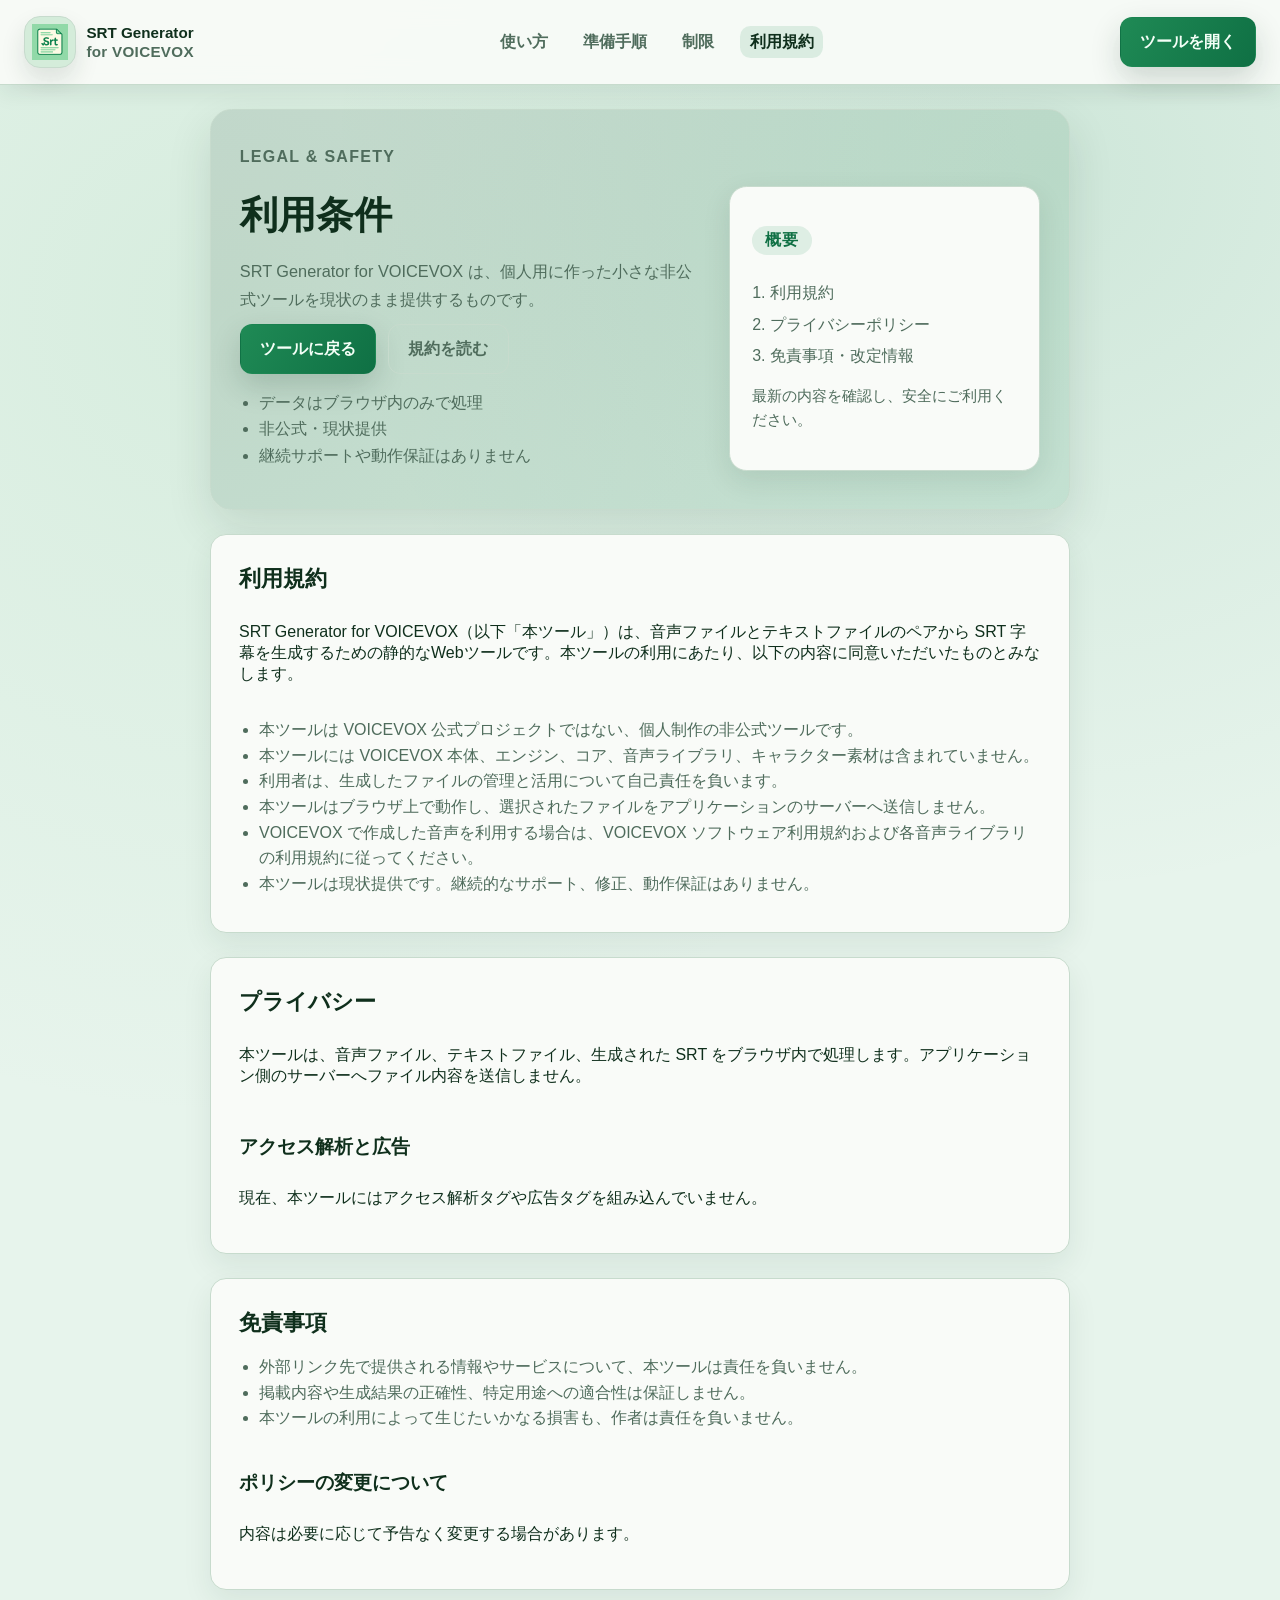
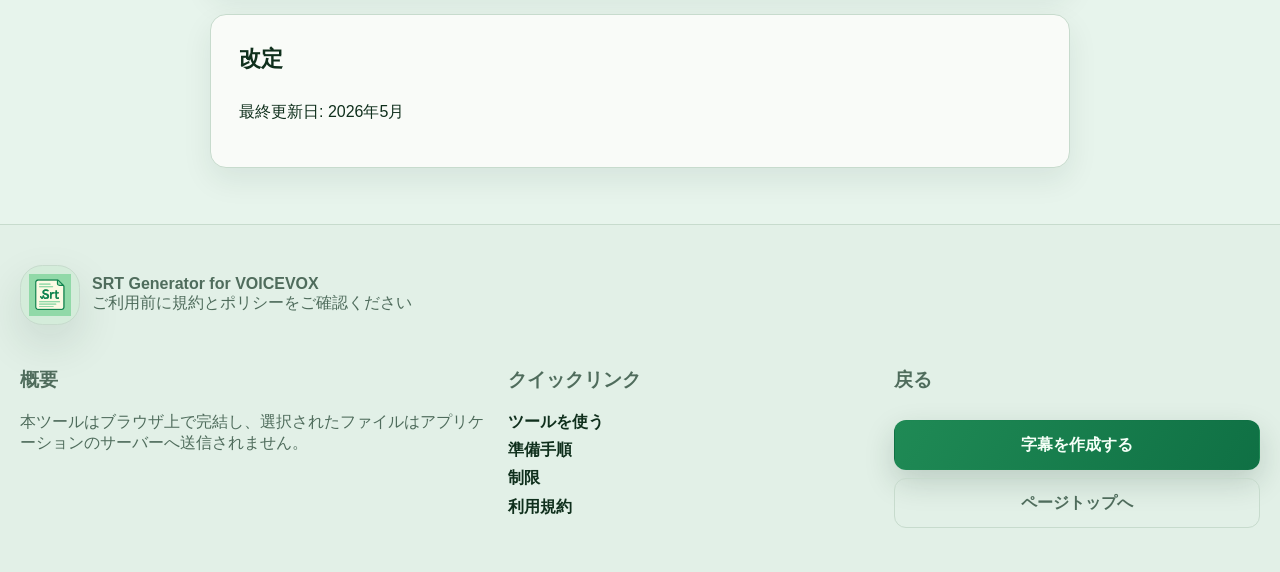
==== terms.html @ e90bb9c1 "Initial public release" ====
<!DOCTYPE html>
<html lang="ja">
  <head>
    <meta charset="UTF-8" />
    <meta name="viewport" content="width=device-width, initial-scale=1.0" />
    <title>利用規約・ポリシー | SRT Generator for VOICEVOX</title>
    <link rel="icon" type="image/svg+xml" href="favicon.svg" />
    <link rel="stylesheet" href="styles.css" />
  </head>
  <body>
    <header class="site-header">
      <a class="logo" href="index.html#top">
        <span class="brand-mark" aria-hidden="true">
          <img src="favicon.svg" alt="" />
        </span>
        <div class="brand-text">
          <strong>SRT Generator</strong>
          <span>for VOICEVOX</span>
        </div>
      </a>
      <nav class="nav-links" aria-label="主要ナビゲーション">
        <a href="index.html#uploadStep">使い方</a>
        <a href="index.html#howto">準備手順</a>
        <a href="index.html#limitations">制限</a>
        <a class="active" href="terms.html" aria-current="page">利用規約</a>
      </nav>
      <a class="button button-primary nav-cta" href="index.html#uploadStep">ツールを開く</a>
    </header>

    <main class="app-main legal-main">
      <section class="hero legal-hero" id="top">
        <p class="eyebrow">Legal &amp; Safety</p>
        <div class="hero-grid">
          <div class="hero-copy">
            <h1>利用条件</h1>
            <p class="lead">
              SRT Generator for VOICEVOX は、個人用に作った小さな非公式ツールを現状のまま提供するものです。
            </p>
            <div class="hero-actions">
              <a class="button button-primary" href="index.html#uploadStep">ツールに戻る</a>
              <a class="button button-ghost" href="#terms">規約を読む</a>
            </div>
            <ul class="hero-highlights">
              <li>データはブラウザ内のみで処理</li>
              <li>非公式・現状提供</li>
              <li>継続サポートや動作保証はありません</li>
            </ul>
          </div>
          <div class="hero-card">
            <p class="pill">概要</p>
            <ol>
              <li><span>利用規約</span></li>
              <li><span>プライバシーポリシー</span></li>
              <li><span>免責事項・改定情報</span></li>
            </ol>
            <p class="hint">最新の内容を確認し、安全にご利用ください。</p>
          </div>
        </div>
      </section>

      <section class="card info-card legal-card" id="terms">
        <h2>利用規約</h2>
        <p>
          SRT Generator for VOICEVOX（以下「本ツール」）は、音声ファイルとテキストファイルのペアから SRT 字幕を生成するための静的なWebツールです。本ツールの利用にあたり、以下の内容に同意いただいたものとみなします。
        </p>
        <ul>
          <li>本ツールは VOICEVOX 公式プロジェクトではない、個人制作の非公式ツールです。</li>
          <li>本ツールには VOICEVOX 本体、エンジン、コア、音声ライブラリ、キャラクター素材は含まれていません。</li>
          <li>利用者は、生成したファイルの管理と活用について自己責任を負います。</li>
          <li>本ツールはブラウザ上で動作し、選択されたファイルをアプリケーションのサーバーへ送信しません。</li>
          <li>VOICEVOX で作成した音声を利用する場合は、VOICEVOX ソフトウェア利用規約および各音声ライブラリの利用規約に従ってください。</li>
          <li>本ツールは現状提供です。継続的なサポート、修正、動作保証はありません。</li>
        </ul>
      </section>

      <section class="card info-card legal-card" id="privacy">
        <h2>プライバシー</h2>
        <p>
          本ツールは、音声ファイル、テキストファイル、生成された SRT をブラウザ内で処理します。アプリケーション側のサーバーへファイル内容を送信しません。
        </p>
        <h3>アクセス解析と広告</h3>
        <p>
          現在、本ツールにはアクセス解析タグや広告タグを組み込んでいません。
        </p>
      </section>

      <section class="card info-card legal-card" id="disclaimer">
        <h2>免責事項</h2>
        <ul>
          <li>外部リンク先で提供される情報やサービスについて、本ツールは責任を負いません。</li>
          <li>掲載内容や生成結果の正確性、特定用途への適合性は保証しません。</li>
          <li>本ツールの利用によって生じたいかなる損害も、作者は責任を負いません。</li>
        </ul>

        <h3>ポリシーの変更について</h3>
        <p>
          内容は必要に応じて予告なく変更する場合があります。
        </p>
      </section>

      <section class="card info-card legal-card" id="revision">
        <h2>改定</h2>
        <p>最終更新日: 2026年5月</p>
      </section>
    </main>

    <footer class="app-footer">
      <div class="footer-brand">
        <div class="brand-mark" aria-hidden="true">
          <img src="favicon.svg" alt="" />
        </div>
        <div>
          <strong>SRT Generator for VOICEVOX</strong>
          <p class="muted">ご利用前に規約とポリシーをご確認ください</p>
        </div>
      </div>
      <div class="footer-grid">
        <div>
          <h3>概要</h3>
          <p>本ツールはブラウザ上で完結し、選択されたファイルはアプリケーションのサーバーへ送信されません。</p>
        </div>
        <div>
          <h3>クイックリンク</h3>
          <nav class="footer-nav">
            <a href="index.html#uploadStep">ツールを使う</a>
            <a href="index.html#howto">準備手順</a>
            <a href="index.html#limitations">制限</a>
            <a href="#terms">利用規約</a>
          </nav>
        </div>
        <div class="footer-actions">
          <h3>戻る</h3>
          <a class="button button-primary" href="index.html#uploadStep">字幕を作成する</a>
          <a class="button button-ghost" href="#top">ページトップへ</a>
        </div>
      </div>
    </footer>
  </body>
</html>
---- styles.css ----
:root {
  color-scheme: light;
  --background: #e7f4ec;
  --surface: #f9fbf8;
  --surface-muted: #eef6ef;
  --text: #0f2f1c;
  --muted: #4f6c5c;
  --accent: #1f8a55;
  --accent-strong: #0f7044;
  --accent-soft: #83c898;
  --border: #c7dbcd;
  --shadow: 0 18px 45px rgba(15, 48, 32, 0.12);
  font-family: "Inter", "Noto Sans JP", "Hiragino Sans", "Yu Gothic", sans-serif;
}

html {
  scroll-behavior: smooth;
  scroll-padding-top: 92px;
}

@media (max-width: 720px) {
  html {
    scroll-padding-top: 124px;
  }
}

* {
  box-sizing: border-box;
}

body {
  margin: 0;
  min-height: 100vh;
  background: radial-gradient(circle at 18% 14%, rgba(131, 200, 152, 0.16), transparent 38%),
    radial-gradient(circle at 82% 8%, rgba(31, 138, 85, 0.12), transparent 32%), var(--background);
  color: var(--text);
  display: flex;
  flex-direction: column;
}

a {
  color: inherit;
}


.site-header {
  position: sticky;
  top: 0;
  z-index: 10;
  display: flex;
  align-items: center;
  justify-content: space-between;
  gap: 1rem;
  padding: 1rem 1.5rem;
  background: rgba(249, 251, 248, 0.92);
  backdrop-filter: blur(12px);
  border-bottom: 1px solid var(--border);
  box-shadow: 0 8px 20px rgba(15, 48, 32, 0.08);
}

.logo {
  display: inline-flex;
  align-items: center;
  gap: 0.65rem;
  text-decoration: none;
  color: inherit;
}

.logo .brand-mark {
  width: 52px;
  height: 52px;
  padding: 0.45rem;
  border-radius: 1rem;
  box-shadow: 0 12px 24px rgba(15, 48, 32, 0.12);
}

.brand-text {
  display: grid;
  gap: 0.1rem;
  font-size: 0.95rem;
}

.brand-text span {
  color: var(--muted);
  font-weight: 600;
  letter-spacing: 0.02em;
}

.nav-links {
  display: flex;
  gap: 1rem;
  align-items: center;
  font-weight: 700;
  flex-wrap: wrap;
}

.nav-links a {
  text-decoration: none;
  color: var(--muted);
  padding: 0.35rem 0.6rem;
  border-radius: 0.65rem;
  transition: color 0.15s ease, background 0.15s ease;
}

.nav-links a:hover,
.nav-links a:focus-visible,
.nav-links a.active {
  color: var(--text);
  background: rgba(31, 138, 85, 0.12);
}

.nav-cta {
  white-space: nowrap;
}

.app-footer {
  text-align: left;
  padding: 2.5rem 1.25rem 2.75rem;
  background: rgba(15, 48, 32, 0.02);
  border-top: 1px solid var(--border);
}

.brand-mark {
  width: 84px;
  height: 84px;
  display: grid;
  place-items: center;
  padding: 0.6rem;
  border-radius: 1.4rem;
  background: #d4ecda;
  border: 1px solid var(--border);
  box-shadow: var(--shadow);
}

.brand-mark img {
  width: 100%;
  height: auto;
  display: block;
}

.app-header h1 {
  margin: 0;
  font-size: clamp(1.8rem, 3vw, 2.4rem);
}

.lead {
  color: var(--muted);
  margin: 0 auto;
  max-width: 56rem;
  line-height: 1.7;
  font-size: 1.02rem;
}

.app-main {
  flex: 1;
  width: min(1080px, 92vw);
  margin: 0 auto;
  display: grid;
  gap: 1.5rem;
  padding: 1.5rem 0 3.5rem;
}

.hero {
  background: linear-gradient(135deg, rgba(31, 138, 85, 0.08), rgba(15, 48, 32, 0.05)), var(--surface);
  border: 1px solid var(--border);
  border-radius: 1.35rem;
  padding: clamp(1.6rem, 2vw + 1rem, 2.4rem) clamp(1.25rem, 2vw + 0.75rem, 1.8rem);
  box-shadow: var(--shadow);
  display: grid;
  gap: 1.25rem;
}

.hero-grid {
  display: grid;
  gap: 1.4rem;
}

.hero-copy {
  display: grid;
  gap: 0.65rem;
}

.hero-copy h1 {
  margin: 0 0 0.4rem;
  font-size: clamp(1.8rem, 3vw, 2.4rem);
}

.hero-actions {
  display: flex;
  gap: 0.75rem;
  flex-wrap: wrap;
  align-items: center;
}

.hero-highlights {
  margin: 0.5rem 0 0;
  padding-left: 1.2rem;
  color: var(--muted);
  display: grid;
  gap: 0.35rem;
}

.hero-card {
  background: var(--surface);
  border: 1px solid var(--border);
  border-radius: 1.1rem;
  padding: 1.4rem;
  box-shadow: 0 10px 28px rgba(15, 48, 32, 0.1);
  display: grid;
  gap: 0.6rem;
}

.hero-card ol {
  margin: 0;
  padding-left: 1.1rem;
  color: var(--muted);
  display: grid;
  gap: 0.35rem;
  line-height: 1.6;
}

.workflow-nav {
  display: grid;
  grid-template-columns: repeat(auto-fit, minmax(180px, 1fr));
  gap: 0.75rem;
  padding: 0.5rem 0.25rem 0.25rem;
  position: sticky;
  top: 76px;
  z-index: 5;
  background: linear-gradient(180deg, rgba(249, 251, 248, 0.96), rgba(249, 251, 248, 0.82));
  border-radius: 1rem;
  border: 1px solid var(--border);
  box-shadow: 0 12px 28px rgba(15, 48, 32, 0.08);
}

.workflow-nav::-webkit-scrollbar {
  height: 6px;
}

.workflow-nav::-webkit-scrollbar-thumb {
  background: rgba(15, 48, 32, 0.15);
  border-radius: 999px;
}

.workflow-pill {
  border: 1px solid var(--border);
  background: var(--surface);
  color: var(--muted);
  padding: 0.85rem 1rem;
  border-radius: 0.9rem;
  font-weight: 700;
  text-align: left;
  cursor: pointer;
  transition: border-color 0.15s ease, box-shadow 0.15s ease, transform 0.15s ease, color 0.15s ease;
}

.workflow-pill:hover,
.workflow-pill:focus-visible {
  border-color: var(--accent-soft);
  box-shadow: 0 8px 20px rgba(15, 48, 32, 0.08);
  outline: none;
  color: var(--text);
  transform: translateY(-1px);
}

.workflow-pill.active {
  background: linear-gradient(135deg, rgba(31, 138, 85, 0.12), rgba(31, 138, 85, 0.04));
  border-color: var(--accent-soft);
  color: var(--text);
  box-shadow: 0 10px 26px rgba(15, 48, 32, 0.12);
}

.workflow-pill.completed {
  background: linear-gradient(135deg, rgba(31, 138, 85, 0.08), rgba(15, 48, 32, 0.02));
  color: var(--accent-strong);
}

.pill {
  width: fit-content;
  padding: 0.25rem 0.8rem;
  border-radius: 999px;
  background: rgba(31, 138, 85, 0.12);
  color: var(--accent-strong);
  font-weight: 700;
  letter-spacing: 0.05em;
}

.eyebrow {
  text-transform: uppercase;
  letter-spacing: 0.08em;
  color: var(--muted);
  font-weight: 800;
  margin: 0;
}

@media (min-width: 900px) {
  .hero-grid {
    grid-template-columns: 1.2fr 0.8fr;
    align-items: center;
  }
}

.card {
  background: var(--surface);
  border-radius: 1rem;
  padding: 1.75rem;
  border: 1px solid var(--border);
  box-shadow: var(--shadow);
}

.step-card {
  position: relative;
  overflow: hidden;
}

.step-heading {
  display: grid;
  gap: 0.25rem;
  margin-bottom: 1rem;
}

.step-label {
  display: inline-flex;
  align-items: center;
  gap: 0.4rem;
  padding: 0.3rem 0.8rem;
  background: rgba(31, 138, 85, 0.12);
  color: var(--accent-strong);
  border-radius: 999px;
  font-weight: 700;
  letter-spacing: 0.05em;
  width: fit-content;
}

.card h2 {
  margin: 0;
  font-size: 1.4rem;
}

.hint {
  color: var(--muted);
  font-size: 0.95rem;
  margin-top: 0.35rem;
  line-height: 1.6;
}

.dropzone {
  border: 2px dashed var(--border);
  border-radius: 1rem;
  padding: 1.25rem;
  text-align: center;
  background: var(--surface-muted);
  transition: border-color 0.2s ease, transform 0.2s ease, background 0.2s ease;
  cursor: pointer;
}

.dropzone:focus-visible {
  outline: 2px solid var(--accent);
  outline-offset: 4px;
}

.dropzone.active {
  border-color: var(--accent);
  background: rgba(31, 138, 85, 0.12);
  transform: translateY(-1px);
}

.drop-inner {
  display: grid;
  gap: 0.4rem;
  align-items: center;
  justify-items: center;
}

.drop-title {
  font-size: 1.2rem;
  font-weight: 700;
  margin: 0;
}

.muted {
  color: var(--muted);
  margin: 0;
}

.drop-actions {
  display: flex;
  gap: 0.75rem;
  flex-wrap: wrap;
  justify-content: center;
  margin: 0.5rem 0 0.25rem;
}

.button {
  display: inline-flex;
  align-items: center;
  justify-content: center;
  gap: 0.5rem;
  padding: 0.85rem 1.2rem;
  border-radius: 0.75rem;
  font-weight: 700;
  text-decoration: none;
  cursor: pointer;
  border: 1px solid transparent;
  transition: transform 0.15s ease, box-shadow 0.15s ease, background 0.15s ease,
    border-color 0.15s ease;
  color: inherit;
  background: var(--surface-muted);
  border-color: var(--border);
}

.button-primary {
  background: linear-gradient(120deg, var(--accent), var(--accent-strong));
  color: #f4fff7;
  box-shadow: 0 12px 30px rgba(15, 48, 32, 0.18);
  border-color: transparent;
}

.button-secondary {
  background: #dce9e0;
}

.button-ghost {
  background: transparent;
  border-color: var(--border);
  color: var(--muted);
}

.button:hover {
  transform: translateY(-1px);
  box-shadow: 0 16px 36px rgba(15, 48, 32, 0.18);
}

.button:active {
  transform: translateY(0);
}

.button.button-small {
  padding: 0.35rem 0.75rem;
  font-size: 0.85rem;
  font-weight: 700;
}

.selected-files {
  margin-top: 1rem;
  border: 1px dashed var(--border);
  border-radius: 0.75rem;
  padding: 1rem;
  background: var(--surface-muted);
  max-height: 12rem;
  overflow-y: auto;
  font-family: "JetBrains Mono", "Menlo", "Consolas", monospace;
  font-size: 0.9rem;
  line-height: 1.5;
}

.selected-files.empty {
  color: var(--muted);
}

.selection-header {
  margin-top: 1rem;
  display: flex;
  align-items: center;
  justify-content: space-between;
  gap: 0.75rem;
}

.selection-header p {
  margin: 0;
  font-weight: 700;
}

.settings-form {
  display: grid;
  gap: 1.25rem;
}

fieldset {
  border: 1px solid var(--border);
  border-radius: 0.75rem;
  padding: 1rem;
  margin: 0;
}

fieldset.highlight {
  border-color: rgba(31, 138, 85, 0.35);
  background: rgba(31, 138, 85, 0.06);
}

legend {
  padding: 0 0.5rem;
  font-weight: 700;
}

.checkbox,
.toggle {
  display: flex;
  align-items: center;
  gap: 0.75rem;
  margin: 0.5rem 0;
  font-weight: 600;
}

.checkbox.nested {
  margin-left: 1.4rem;
  color: var(--muted);
}

.toggle input[type="checkbox"] {
  width: 2.8rem;
  height: 1.4rem;
  appearance: none;
  background: rgba(79, 108, 92, 0.25);
  border-radius: 1rem;
  position: relative;
  cursor: pointer;
  transition: background 0.2s ease;
}

.toggle input[type="checkbox"]::after {
  content: "";
  position: absolute;
  top: 0.15rem;
  left: 0.15rem;
  width: 1.1rem;
  height: 1.1rem;
  border-radius: 50%;
  background: #f9fbf8;
  transition: transform 0.2s ease;
}

.toggle input[type="checkbox"]:checked {
  background: linear-gradient(120deg, var(--accent), var(--accent-strong));
}

.toggle input[type="checkbox"]:checked::after {
  transform: translateX(1.4rem);
}

.mode-settings {
  display: grid;
  gap: 0.5rem;
}

.mode-settings.hidden {
  display: none;
}

.mode-settings input[type="number"],
input[type="number"]#frameRate {
  padding: 0.75rem;
  border-radius: 0.6rem;
  border: 1px solid var(--border);
  background: #fdfefb;
  color: var(--text);
}

.frame-rate-presets {
  display: flex;
  flex-wrap: wrap;
  gap: 0.5rem;
  margin-bottom: 0.4rem;
}

.frame-rate-chip {
  appearance: none;
  border: 1px solid var(--border);
  border-radius: 999px;
  padding: 0.4rem 0.85rem;
  background: var(--surface-muted);
  color: var(--muted);
  font-weight: 700;
  cursor: pointer;
  transition: background 0.15s ease, border-color 0.15s ease, color 0.15s ease;
}

.frame-rate-chip.active,
.frame-rate-chip:focus-visible {
  background: rgba(31, 138, 85, 0.16);
  color: var(--accent-strong);
  border-color: rgba(31, 138, 85, 0.45);
  outline: none;
}

.frame-rate-chip:disabled {
  opacity: 0.4;
  cursor: not-allowed;
}

.advanced {
  border-radius: 0.9rem;
  border: 1px solid var(--border);
  background: rgba(31, 138, 85, 0.05);
  padding: 0.5rem 0.9rem;
}

.advanced summary {
  cursor: pointer;
  font-weight: 700;
  list-style: none;
}

.advanced summary::-webkit-details-marker {
  display: none;
}

.advanced summary::after {
  content: "▼";
  font-size: 0.8rem;
  color: var(--muted);
  margin-left: 0.35rem;
}

.advanced[open] summary::after {
  content: "▲";
}

.advanced-body {
  margin-top: 0.75rem;
  display: grid;
  gap: 0.5rem;
}

.action-row {
  display: flex;
  gap: 0.75rem;
  flex-wrap: wrap;
  align-items: center;
  justify-content: flex-end;
}

.result-actions {
  display: flex;
  flex-wrap: wrap;
  gap: 0.75rem;
  align-items: center;
  justify-content: space-between;
}

.result-secondary {
  display: flex;
  gap: 0.5rem;
  flex-wrap: wrap;
}

.result-grid {
  display: grid;
  gap: 1.5rem;
  margin-top: 1rem;
}

@media (min-width: 720px) {
  .result-grid {
    grid-template-columns: 1fr 1fr;
  }
}

.stats {
  display: grid;
  gap: 0.75rem;
}

.stats div {
  display: flex;
  justify-content: space-between;
  padding: 0.75rem 1rem;
  border-radius: 0.6rem;
  background: var(--surface-muted);
  border: 1px solid var(--border);
}

.auto-only {
  display: none;
}

.frame-only {
  display: none;
}

.log {
  margin: 0;
  min-height: 160px;
  max-height: 280px;
  overflow-y: auto;
  padding: 1rem;
  border-radius: 0.6rem;
  background: var(--surface-muted);
  border: 1px solid var(--border);
  font-size: 0.85rem;
  line-height: 1.6;
  white-space: pre-wrap;
}

.app-footer {
  color: var(--muted);
}

.info-card {
  display: grid;
  gap: 0.75rem;
}

.info-card h3 {
  margin-bottom: 0;
}

.info-card ul {
  margin: 0.25rem 0 0.5rem;
  padding-left: 1.25rem;
  color: var(--muted);
  line-height: 1.6;
}

.howto-list {
  margin: 0;
  padding-left: 1.3rem;
  display: grid;
  gap: 0.35rem;
  color: var(--muted);
  line-height: 1.7;
}

.howto-list strong {
  display: block;
  color: var(--text);
  margin-bottom: 0.15rem;
}

.info-card a {
  color: var(--accent);
}

.frame-rate-options {
  display: grid;
  gap: 0.65rem;
}

.frame-rate-options[aria-disabled="true"] {
  opacity: 0.55;
}

.workflow-mode .hero,
.workflow-mode .info-card {
  display: none;
}

.workflow-mode .app-main {
  width: min(840px, 92vw);
}

.workflow-mode .step-card:not([hidden]) {
  box-shadow: 0 18px 40px rgba(15, 48, 32, 0.14);
}

.footer-brand {
  display: flex;
  align-items: center;
  gap: 0.75rem;
  margin-bottom: 1.5rem;
}

.footer-brand .brand-mark {
  width: 60px;
  height: 60px;
  padding: 0.5rem;
}

.footer-grid {
  display: grid;
  gap: 1.25rem;
}

@media (min-width: 880px) {
  .footer-grid {
    grid-template-columns: 1.15fr 0.9fr 0.9fr;
    align-items: start;
  }
}

.footer-nav {
  display: grid;
  gap: 0.45rem;
}

.footer-nav a {
  color: var(--text);
  text-decoration: none;
  font-weight: 600;
}

.footer-nav a:hover,
.footer-nav a:focus-visible {
  color: var(--accent);
}

.footer-actions {
  display: grid;
  gap: 0.5rem;
}

.legal-main {
  width: min(860px, 92vw);
}

.legal-card {
  box-shadow: 0 12px 30px rgba(15, 48, 32, 0.08);
}

.legal-hero {
  background: linear-gradient(135deg, rgba(15, 48, 32, 0.12), rgba(31, 138, 85, 0.12));
}

code {
  font-family: "JetBrains Mono", "Menlo", "Consolas", monospace;
  background: rgba(31, 138, 85, 0.08);
  padding: 0.1rem 0.3rem;
  border-radius: 0.3rem;
}

@media (max-width: 1024px) {
  .site-header {
    flex-wrap: wrap;
    gap: 0.75rem;
    padding: 1rem 1.25rem;
  }

  .logo {
    width: 100%;
    justify-content: space-between;
  }

  .nav-links {
    order: 3;
    width: 100%;
    justify-content: flex-start;
    overflow-x: auto;
    padding: 0.25rem 0.15rem 0.35rem;
    margin: 0 -0.25rem;
  }

  .nav-links a {
    flex: 0 0 auto;
    white-space: nowrap;
  }

  .nav-cta {
    order: 2;
    width: 100%;
    justify-content: center;
    text-align: center;
  }

  .app-main {
    width: min(100%, 96vw);
  }

  .workflow-nav {
    grid-template-columns: repeat(auto-fit, minmax(160px, 1fr));
    top: 102px;
  }
}

@media (max-width: 720px) {
  html {
    scroll-padding-top: 140px;
  }

  .site-header {
    padding: 0.85rem 1rem;
  }

  .hero {
    border-radius: 1.1rem;
  }

  .hero-card {
    padding: 1.1rem;
  }

  .drop-actions {
    width: 100%;
  }

  .drop-actions {
    flex-direction: column;
  }

  .selection-header {
    flex-direction: column;
    align-items: flex-start;
  }

  .button,
  .button.nav-cta {
    width: 100%;
  }

  .workflow-nav {
    position: sticky;
    top: 118px;
    padding-inline: 0;
    grid-template-columns: repeat(auto-fit, minmax(200px, 1fr));
  }

  .card,
  .step-card {
    padding: 1.35rem;
  }

  .result-grid,
  .footer-grid {
    grid-template-columns: 1fr;
  }

  .selected-files {
    max-height: 16rem;
  }
}

@media (max-width: 520px) {
  .logo .brand-mark {
    width: 46px;
    height: 46px;
  }

  .brand-text strong {
    font-size: 1rem;
  }

  .hero-copy h1 {
    font-size: clamp(1.5rem, 6vw, 1.9rem);
  }

  .workflow-pill {
    padding: 0.7rem 0.9rem;
  }
}
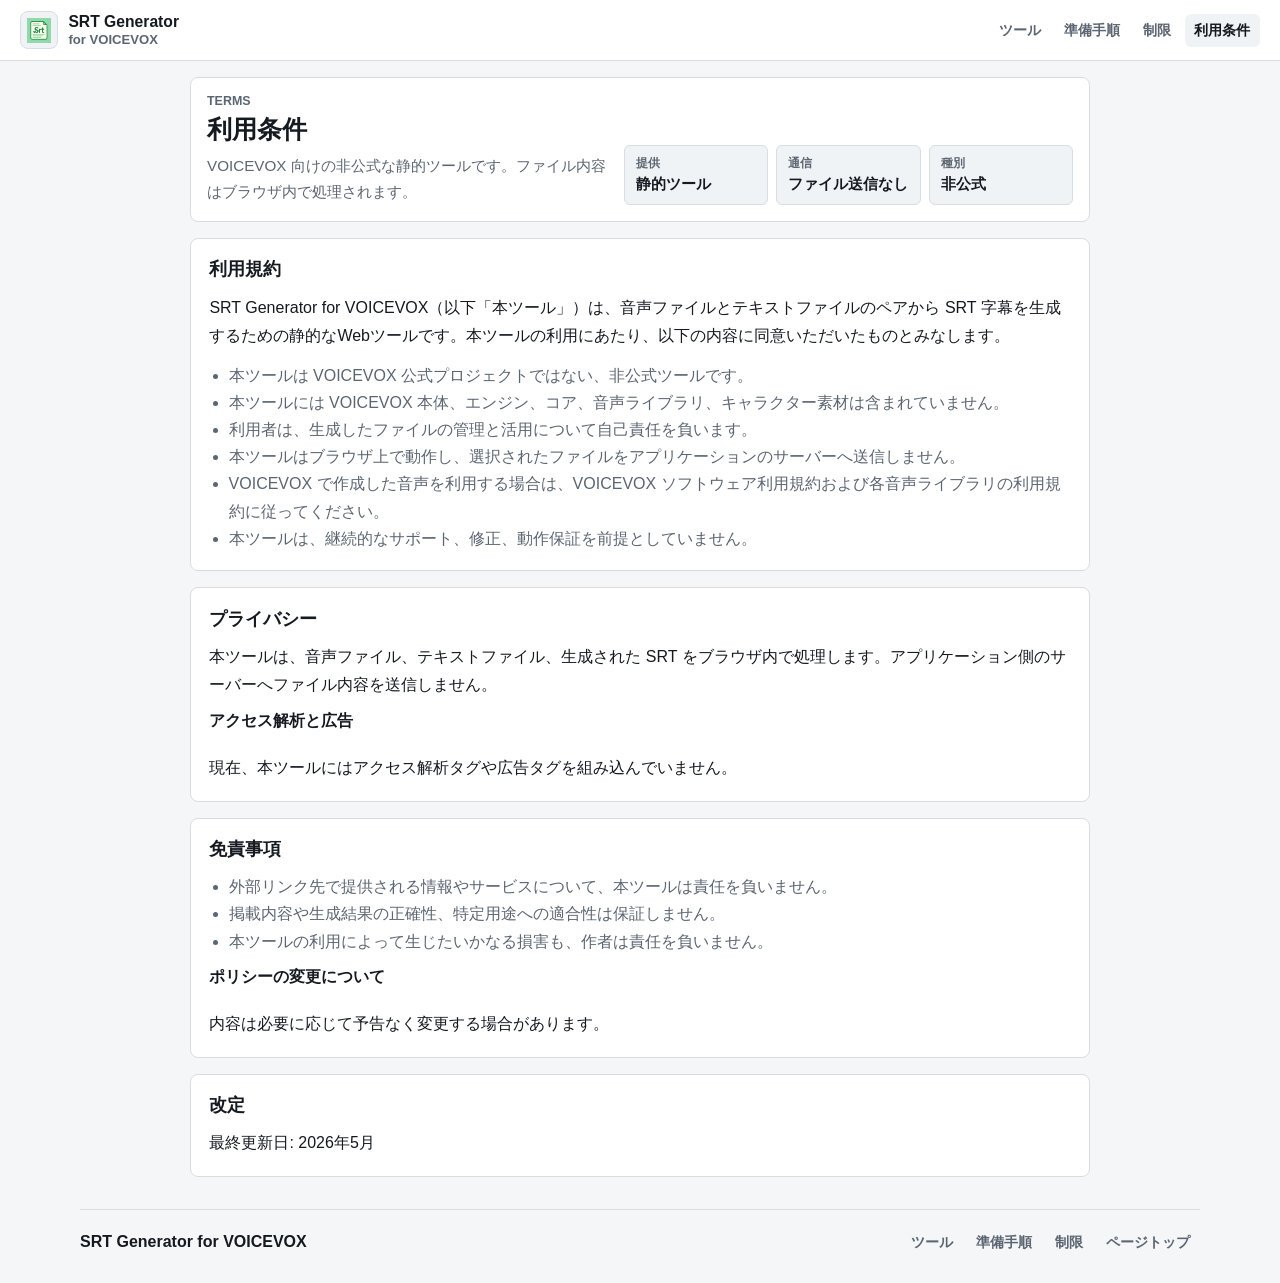
==== commit da15aec2: "Refine public tool UI" ====
--- a/terms.html
+++ b/terms.html
@@ -19,43 +19,36 @@
         </div>
       </a>
       <nav class="nav-links" aria-label="主要ナビゲーション">
-        <a href="index.html#uploadStep">使い方</a>
+        <a href="index.html#uploadStep">ツール</a>
         <a href="index.html#howto">準備手順</a>
         <a href="index.html#limitations">制限</a>
-        <a class="active" href="terms.html" aria-current="page">利用規約</a>
+        <a class="active" href="terms.html" aria-current="page">利用条件</a>
       </nav>
-      <a class="button button-primary nav-cta" href="index.html#uploadStep">ツールを開く</a>
     </header>
 
-    <main class="app-main legal-main">
-      <section class="hero legal-hero" id="top">
-        <p class="eyebrow">Legal &amp; Safety</p>
-        <div class="hero-grid">
-          <div class="hero-copy">
-            <h1>利用条件</h1>
-            <p class="lead">
-              SRT Generator for VOICEVOX は、個人用に作った小さな非公式ツールを現状のまま提供するものです。
-            </p>
-            <div class="hero-actions">
-              <a class="button button-primary" href="index.html#uploadStep">ツールに戻る</a>
-              <a class="button button-ghost" href="#terms">規約を読む</a>
-            </div>
-            <ul class="hero-highlights">
-              <li>データはブラウザ内のみで処理</li>
-              <li>非公式・現状提供</li>
-              <li>継続サポートや動作保証はありません</li>
-            </ul>
+    <main class="app-main legal-main" id="top">
+      <section class="tool-summary legal-summary" aria-labelledby="legalTitle">
+        <div>
+          <p class="eyebrow">Terms</p>
+          <h1 id="legalTitle">利用条件</h1>
+          <p class="lead">
+            VOICEVOX 向けの非公式な静的ツールです。ファイル内容はブラウザ内で処理されます。
+          </p>
+        </div>
+        <dl class="summary-facts" aria-label="利用条件の概要">
+          <div>
+            <dt>提供</dt>
+            <dd>静的ツール</dd>
           </div>
-          <div class="hero-card">
-            <p class="pill">概要</p>
-            <ol>
-              <li><span>利用規約</span></li>
-              <li><span>プライバシーポリシー</span></li>
-              <li><span>免責事項・改定情報</span></li>
-            </ol>
-            <p class="hint">最新の内容を確認し、安全にご利用ください。</p>
+          <div>
+            <dt>通信</dt>
+            <dd>ファイル送信なし</dd>
           </div>
-        </div>
+          <div>
+            <dt>種別</dt>
+            <dd>非公式</dd>
+          </div>
+        </dl>
       </section>
 
       <section class="card info-card legal-card" id="terms">
@@ -64,12 +57,12 @@
           SRT Generator for VOICEVOX（以下「本ツール」）は、音声ファイルとテキストファイルのペアから SRT 字幕を生成するための静的なWebツールです。本ツールの利用にあたり、以下の内容に同意いただいたものとみなします。
         </p>
         <ul>
-          <li>本ツールは VOICEVOX 公式プロジェクトではない、個人制作の非公式ツールです。</li>
+          <li>本ツールは VOICEVOX 公式プロジェクトではない、非公式ツールです。</li>
           <li>本ツールには VOICEVOX 本体、エンジン、コア、音声ライブラリ、キャラクター素材は含まれていません。</li>
           <li>利用者は、生成したファイルの管理と活用について自己責任を負います。</li>
           <li>本ツールはブラウザ上で動作し、選択されたファイルをアプリケーションのサーバーへ送信しません。</li>
           <li>VOICEVOX で作成した音声を利用する場合は、VOICEVOX ソフトウェア利用規約および各音声ライブラリの利用規約に従ってください。</li>
-          <li>本ツールは現状提供です。継続的なサポート、修正、動作保証はありません。</li>
+          <li>本ツールは、継続的なサポート、修正、動作保証を前提としていません。</li>
         </ul>
       </section>
 
@@ -105,35 +98,13 @@
     </main>
 
     <footer class="app-footer">
-      <div class="footer-brand">
-        <div class="brand-mark" aria-hidden="true">
-          <img src="favicon.svg" alt="" />
-        </div>
-        <div>
-          <strong>SRT Generator for VOICEVOX</strong>
-          <p class="muted">ご利用前に規約とポリシーをご確認ください</p>
-        </div>
-      </div>
-      <div class="footer-grid">
-        <div>
-          <h3>概要</h3>
-          <p>本ツールはブラウザ上で完結し、選択されたファイルはアプリケーションのサーバーへ送信されません。</p>
-        </div>
-        <div>
-          <h3>クイックリンク</h3>
-          <nav class="footer-nav">
-            <a href="index.html#uploadStep">ツールを使う</a>
-            <a href="index.html#howto">準備手順</a>
-            <a href="index.html#limitations">制限</a>
-            <a href="#terms">利用規約</a>
-          </nav>
-        </div>
-        <div class="footer-actions">
-          <h3>戻る</h3>
-          <a class="button button-primary" href="index.html#uploadStep">字幕を作成する</a>
-          <a class="button button-ghost" href="#top">ページトップへ</a>
-        </div>
-      </div>
+      <strong>SRT Generator for VOICEVOX</strong>
+      <nav class="footer-nav" aria-label="フッターナビゲーション">
+        <a href="index.html#uploadStep">ツール</a>
+        <a href="index.html#howto">準備手順</a>
+        <a href="index.html#limitations">制限</a>
+        <a href="#top">ページトップ</a>
+      </nav>
     </footer>
   </body>
 </html>
--- a/styles.css
+++ b/styles.css
@@ -1,38 +1,37 @@
 :root {
   color-scheme: light;
-  --background: #e7f4ec;
-  --surface: #f9fbf8;
-  --surface-muted: #eef6ef;
-  --text: #0f2f1c;
-  --muted: #4f6c5c;
-  --accent: #1f8a55;
-  --accent-strong: #0f7044;
-  --accent-soft: #83c898;
-  --border: #c7dbcd;
-  --shadow: 0 18px 45px rgba(15, 48, 32, 0.12);
+  --page: #f5f6f8;
+  --surface: #ffffff;
+  --surface-subtle: #f0f3f5;
+  --surface-active: #e8f3ef;
+  --text: #151a21;
+  --muted: #5c6672;
+  --line: #d8dde3;
+  --line-strong: #aeb7c2;
+  --accent: #176d54;
+  --accent-hover: #105841;
+  --danger: #b42318;
+  --focus: #2563eb;
   font-family: "Inter", "Noto Sans JP", "Hiragino Sans", "Yu Gothic", sans-serif;
 }
 
 html {
   scroll-behavior: smooth;
-  scroll-padding-top: 92px;
-}
-
-@media (max-width: 720px) {
-  html {
-    scroll-padding-top: 124px;
-  }
+  scroll-padding-top: 84px;
 }
 
 * {
   box-sizing: border-box;
 }
 
+[hidden] {
+  display: none !important;
+}
+
 body {
   margin: 0;
   min-height: 100vh;
-  background: radial-gradient(circle at 18% 14%, rgba(131, 200, 152, 0.16), transparent 38%),
-    radial-gradient(circle at 82% 8%, rgba(31, 138, 85, 0.12), transparent 32%), var(--background);
+  background: var(--page);
   color: var(--text);
   display: flex;
   flex-direction: column;
@@ -42,6 +41,14 @@
   color: inherit;
 }
 
+code {
+  font-family: "JetBrains Mono", "Menlo", "Consolas", monospace;
+  font-size: 0.92em;
+  background: var(--surface-subtle);
+  border: 1px solid var(--line);
+  border-radius: 4px;
+  padding: 0.08rem 0.28rem;
+}
 
 .site-header {
   position: sticky;
@@ -51,85 +58,29 @@
   align-items: center;
   justify-content: space-between;
   gap: 1rem;
-  padding: 1rem 1.5rem;
-  background: rgba(249, 251, 248, 0.92);
-  backdrop-filter: blur(12px);
-  border-bottom: 1px solid var(--border);
-  box-shadow: 0 8px 20px rgba(15, 48, 32, 0.08);
+  padding: 0.7rem 1.25rem;
+  background: var(--surface);
+  border-bottom: 1px solid var(--line);
 }
 
 .logo {
+  min-width: 0;
   display: inline-flex;
   align-items: center;
   gap: 0.65rem;
   text-decoration: none;
-  color: inherit;
-}
-
-.logo .brand-mark {
-  width: 52px;
-  height: 52px;
-  padding: 0.45rem;
-  border-radius: 1rem;
-  box-shadow: 0 12px 24px rgba(15, 48, 32, 0.12);
-}
-
-.brand-text {
-  display: grid;
-  gap: 0.1rem;
-  font-size: 0.95rem;
-}
-
-.brand-text span {
-  color: var(--muted);
-  font-weight: 600;
-  letter-spacing: 0.02em;
-}
-
-.nav-links {
-  display: flex;
-  gap: 1rem;
-  align-items: center;
-  font-weight: 700;
-  flex-wrap: wrap;
-}
-
-.nav-links a {
-  text-decoration: none;
-  color: var(--muted);
-  padding: 0.35rem 0.6rem;
-  border-radius: 0.65rem;
-  transition: color 0.15s ease, background 0.15s ease;
-}
-
-.nav-links a:hover,
-.nav-links a:focus-visible,
-.nav-links a.active {
-  color: var(--text);
-  background: rgba(31, 138, 85, 0.12);
-}
-
-.nav-cta {
-  white-space: nowrap;
-}
-
-.app-footer {
-  text-align: left;
-  padding: 2.5rem 1.25rem 2.75rem;
-  background: rgba(15, 48, 32, 0.02);
-  border-top: 1px solid var(--border);
 }
 
 .brand-mark {
-  width: 84px;
-  height: 84px;
+  width: 38px;
+  height: 38px;
   display: grid;
   place-items: center;
-  padding: 0.6rem;
-  border-radius: 1.4rem;
-  background: #d4ecda;
-  border: 1px solid var(--border);
-  box-shadow: var(--shadow);
+  flex: 0 0 auto;
+  padding: 0.35rem;
+  background: var(--surface-subtle);
+  border: 1px solid var(--line);
+  border-radius: 8px;
 }
 
 .brand-mark img {
@@ -138,409 +89,428 @@
   display: block;
 }
 
-.app-header h1 {
-  margin: 0;
-  font-size: clamp(1.8rem, 3vw, 2.4rem);
-}
-
-.lead {
-  color: var(--muted);
-  margin: 0 auto;
-  max-width: 56rem;
-  line-height: 1.7;
-  font-size: 1.02rem;
+.brand-text {
+  min-width: 0;
+  display: grid;
+  gap: 0.05rem;
+  line-height: 1.2;
+}
+
+.brand-text strong {
+  font-size: 0.98rem;
+}
+
+.brand-text span {
+  color: var(--muted);
+  font-size: 0.82rem;
+  font-weight: 600;
+}
+
+.nav-links,
+.footer-nav {
+  display: flex;
+  align-items: center;
+  gap: 0.25rem;
+  flex-wrap: wrap;
+}
+
+.nav-links a,
+.footer-nav a {
+  text-decoration: none;
+  color: var(--muted);
+  font-weight: 700;
+  font-size: 0.9rem;
+  padding: 0.45rem 0.6rem;
+  border-radius: 6px;
+}
+
+.nav-links a:hover,
+.nav-links a:focus-visible,
+.nav-links a.active,
+.footer-nav a:hover,
+.footer-nav a:focus-visible {
+  color: var(--text);
+  background: var(--surface-subtle);
+  outline: none;
 }
 
 .app-main {
   flex: 1;
-  width: min(1080px, 92vw);
+  width: min(1120px, calc(100% - 32px));
   margin: 0 auto;
   display: grid;
-  gap: 1.5rem;
-  padding: 1.5rem 0 3.5rem;
-}
-
-.hero {
-  background: linear-gradient(135deg, rgba(31, 138, 85, 0.08), rgba(15, 48, 32, 0.05)), var(--surface);
-  border: 1px solid var(--border);
-  border-radius: 1.35rem;
-  padding: clamp(1.6rem, 2vw + 1rem, 2.4rem) clamp(1.25rem, 2vw + 0.75rem, 1.8rem);
-  box-shadow: var(--shadow);
-  display: grid;
-  gap: 1.25rem;
-}
-
-.hero-grid {
-  display: grid;
-  gap: 1.4rem;
-}
-
-.hero-copy {
-  display: grid;
-  gap: 0.65rem;
-}
-
-.hero-copy h1 {
-  margin: 0 0 0.4rem;
-  font-size: clamp(1.8rem, 3vw, 2.4rem);
-}
-
-.hero-actions {
-  display: flex;
-  gap: 0.75rem;
-  flex-wrap: wrap;
-  align-items: center;
-}
-
-.hero-highlights {
-  margin: 0.5rem 0 0;
-  padding-left: 1.2rem;
-  color: var(--muted);
-  display: grid;
-  gap: 0.35rem;
-}
-
-.hero-card {
+  gap: 1rem;
+  padding: 1rem 0 2rem;
+}
+
+.legal-main {
+  width: min(900px, calc(100% - 32px));
+}
+
+.tool-summary,
+.card {
   background: var(--surface);
-  border: 1px solid var(--border);
-  border-radius: 1.1rem;
-  padding: 1.4rem;
-  box-shadow: 0 10px 28px rgba(15, 48, 32, 0.1);
-  display: grid;
-  gap: 0.6rem;
-}
-
-.hero-card ol {
-  margin: 0;
-  padding-left: 1.1rem;
-  color: var(--muted);
-  display: grid;
-  gap: 0.35rem;
-  line-height: 1.6;
+  border: 1px solid var(--line);
+  border-radius: 8px;
+}
+
+.tool-summary {
+  display: grid;
+  grid-template-columns: minmax(0, 1fr) auto;
+  align-items: end;
+  gap: 1rem;
+  padding: 1rem;
+}
+
+.eyebrow {
+  margin: 0 0 0.35rem;
+  color: var(--muted);
+  font-size: 0.78rem;
+  font-weight: 800;
+  text-transform: uppercase;
+}
+
+.tool-summary h1 {
+  margin: 0;
+  font-size: 1.55rem;
+  line-height: 1.3;
+  overflow-wrap: anywhere;
+}
+
+.lead {
+  margin: 0.45rem 0 0;
+  color: var(--muted);
+  line-height: 1.7;
+  font-size: 0.95rem;
+  overflow-wrap: anywhere;
+}
+
+.summary-facts {
+  margin: 0;
+  display: grid;
+  grid-template-columns: repeat(3, minmax(92px, 1fr));
+  gap: 0.5rem;
+}
+
+.summary-facts div {
+  min-width: 0;
+  padding: 0.6rem 0.7rem;
+  background: var(--surface-subtle);
+  border: 1px solid var(--line);
+  border-radius: 6px;
+}
+
+.summary-facts dt {
+  margin: 0 0 0.2rem;
+  color: var(--muted);
+  font-size: 0.78rem;
+  font-weight: 700;
+}
+
+.summary-facts dd {
+  margin: 0;
+  font-weight: 800;
+  font-size: 0.92rem;
+  white-space: nowrap;
 }
 
 .workflow-nav {
   display: grid;
-  grid-template-columns: repeat(auto-fit, minmax(180px, 1fr));
-  gap: 0.75rem;
-  padding: 0.5rem 0.25rem 0.25rem;
+  grid-template-columns: repeat(3, 1fr);
+  gap: 0.5rem;
   position: sticky;
-  top: 76px;
+  top: 64px;
   z-index: 5;
-  background: linear-gradient(180deg, rgba(249, 251, 248, 0.96), rgba(249, 251, 248, 0.82));
-  border-radius: 1rem;
-  border: 1px solid var(--border);
-  box-shadow: 0 12px 28px rgba(15, 48, 32, 0.08);
-}
-
-.workflow-nav::-webkit-scrollbar {
-  height: 6px;
-}
-
-.workflow-nav::-webkit-scrollbar-thumb {
-  background: rgba(15, 48, 32, 0.15);
-  border-radius: 999px;
+  padding: 0.5rem;
+  background: var(--surface);
+  border: 1px solid var(--line);
+  border-radius: 8px;
 }
 
 .workflow-pill {
-  border: 1px solid var(--border);
+  border: 1px solid var(--line);
   background: var(--surface);
   color: var(--muted);
-  padding: 0.85rem 1rem;
-  border-radius: 0.9rem;
-  font-weight: 700;
+  padding: 0.65rem 0.8rem;
+  border-radius: 6px;
+  font-weight: 800;
   text-align: left;
   cursor: pointer;
-  transition: border-color 0.15s ease, box-shadow 0.15s ease, transform 0.15s ease, color 0.15s ease;
 }
 
 .workflow-pill:hover,
 .workflow-pill:focus-visible {
-  border-color: var(--accent-soft);
-  box-shadow: 0 8px 20px rgba(15, 48, 32, 0.08);
+  border-color: var(--line-strong);
+  color: var(--text);
   outline: none;
-  color: var(--text);
-  transform: translateY(-1px);
 }
 
 .workflow-pill.active {
-  background: linear-gradient(135deg, rgba(31, 138, 85, 0.12), rgba(31, 138, 85, 0.04));
-  border-color: var(--accent-soft);
-  color: var(--text);
-  box-shadow: 0 10px 26px rgba(15, 48, 32, 0.12);
+  background: var(--accent);
+  border-color: var(--accent);
+  color: #ffffff;
 }
 
 .workflow-pill.completed {
-  background: linear-gradient(135deg, rgba(31, 138, 85, 0.08), rgba(15, 48, 32, 0.02));
-  color: var(--accent-strong);
-}
-
-.pill {
+  background: var(--surface-active);
+  color: var(--accent);
+  border-color: #b9d8cb;
+}
+
+.card {
+  padding: 1.15rem;
+}
+
+.step-card {
+  display: grid;
+  gap: 1rem;
+}
+
+.step-heading {
+  display: grid;
+  gap: 0.25rem;
+}
+
+.step-label {
   width: fit-content;
-  padding: 0.25rem 0.8rem;
-  border-radius: 999px;
-  background: rgba(31, 138, 85, 0.12);
-  color: var(--accent-strong);
-  font-weight: 700;
-  letter-spacing: 0.05em;
-}
-
-.eyebrow {
-  text-transform: uppercase;
-  letter-spacing: 0.08em;
-  color: var(--muted);
-  font-weight: 800;
-  margin: 0;
-}
-
-@media (min-width: 900px) {
-  .hero-grid {
-    grid-template-columns: 1.2fr 0.8fr;
-    align-items: center;
-  }
-}
-
-.card {
-  background: var(--surface);
-  border-radius: 1rem;
-  padding: 1.75rem;
-  border: 1px solid var(--border);
-  box-shadow: var(--shadow);
-}
-
-.step-card {
-  position: relative;
-  overflow: hidden;
-}
-
-.step-heading {
-  display: grid;
-  gap: 0.25rem;
-  margin-bottom: 1rem;
-}
-
-.step-label {
-  display: inline-flex;
-  align-items: center;
-  gap: 0.4rem;
-  padding: 0.3rem 0.8rem;
-  background: rgba(31, 138, 85, 0.12);
-  color: var(--accent-strong);
-  border-radius: 999px;
-  font-weight: 700;
-  letter-spacing: 0.05em;
-  width: fit-content;
+  margin: 0;
+  padding: 0.2rem 0.45rem;
+  color: var(--muted);
+  background: var(--surface-subtle);
+  border: 1px solid var(--line);
+  border-radius: 4px;
+  font-size: 0.76rem;
+  font-weight: 800;
 }
 
 .card h2 {
   margin: 0;
-  font-size: 1.4rem;
+  font-size: 1.12rem;
+  line-height: 1.35;
+}
+
+.card h3 {
+  margin: 0 0 0.65rem;
+  font-size: 0.98rem;
+}
+
+.hint,
+.muted {
+  color: var(--muted);
+  margin: 0;
 }
 
 .hint {
-  color: var(--muted);
-  font-size: 0.95rem;
-  margin-top: 0.35rem;
-  line-height: 1.6;
+  line-height: 1.65;
+  font-size: 0.9rem;
+  overflow-wrap: anywhere;
 }
 
 .dropzone {
-  border: 2px dashed var(--border);
-  border-radius: 1rem;
-  padding: 1.25rem;
+  border: 1px dashed var(--line-strong);
+  border-radius: 8px;
+  padding: 1rem;
   text-align: center;
-  background: var(--surface-muted);
-  transition: border-color 0.2s ease, transform 0.2s ease, background 0.2s ease;
+  background: var(--surface-subtle);
   cursor: pointer;
 }
 
-.dropzone:focus-visible {
-  outline: 2px solid var(--accent);
-  outline-offset: 4px;
+.dropzone:focus-visible,
+.button:focus-visible,
+.frame-rate-chip:focus-visible,
+input:focus-visible,
+summary:focus-visible {
+  outline: 2px solid var(--focus);
+  outline-offset: 2px;
 }
 
 .dropzone.active {
   border-color: var(--accent);
-  background: rgba(31, 138, 85, 0.12);
-  transform: translateY(-1px);
+  background: var(--surface-active);
 }
 
 .drop-inner {
   display: grid;
-  gap: 0.4rem;
+  gap: 0.8rem;
   align-items: center;
   justify-items: center;
 }
 
 .drop-title {
-  font-size: 1.2rem;
-  font-weight: 700;
-  margin: 0;
-}
-
-.muted {
-  color: var(--muted);
-  margin: 0;
-}
-
-.drop-actions {
-  display: flex;
-  gap: 0.75rem;
+  margin: 0;
+  font-weight: 800;
+  max-width: 100%;
+  line-height: 1.5;
+  overflow-wrap: anywhere;
+}
+
+.drop-actions,
+.action-row,
+.result-actions,
+.result-secondary {
+  display: flex;
+  align-items: center;
   flex-wrap: wrap;
-  justify-content: center;
-  margin: 0.5rem 0 0.25rem;
+  gap: 0.5rem;
+}
+
+.action-row {
+  justify-content: flex-end;
+}
+
+.result-actions {
+  justify-content: space-between;
 }
 
 .button {
   display: inline-flex;
   align-items: center;
   justify-content: center;
-  gap: 0.5rem;
-  padding: 0.85rem 1.2rem;
-  border-radius: 0.75rem;
-  font-weight: 700;
+  min-height: 2.55rem;
+  gap: 0.45rem;
+  padding: 0.62rem 0.9rem;
+  border-radius: 6px;
+  border: 1px solid var(--line);
+  background: var(--surface);
+  color: var(--text);
+  font-weight: 800;
   text-decoration: none;
   cursor: pointer;
-  border: 1px solid transparent;
-  transition: transform 0.15s ease, box-shadow 0.15s ease, background 0.15s ease,
-    border-color 0.15s ease;
-  color: inherit;
-  background: var(--surface-muted);
-  border-color: var(--border);
+}
+
+.button:hover {
+  background: var(--surface-subtle);
 }
 
 .button-primary {
-  background: linear-gradient(120deg, var(--accent), var(--accent-strong));
-  color: #f4fff7;
-  box-shadow: 0 12px 30px rgba(15, 48, 32, 0.18);
-  border-color: transparent;
+  background: var(--accent);
+  border-color: var(--accent);
+  color: #ffffff;
+}
+
+.button-primary:hover {
+  background: var(--accent-hover);
 }
 
 .button-secondary {
-  background: #dce9e0;
+  background: var(--surface-subtle);
 }
 
 .button-ghost {
   background: transparent;
-  border-color: var(--border);
-  color: var(--muted);
-}
-
-.button:hover {
-  transform: translateY(-1px);
-  box-shadow: 0 16px 36px rgba(15, 48, 32, 0.18);
-}
-
-.button:active {
-  transform: translateY(0);
+  color: var(--muted);
 }
 
 .button.button-small {
-  padding: 0.35rem 0.75rem;
-  font-size: 0.85rem;
-  font-weight: 700;
+  min-height: 2rem;
+  padding: 0.32rem 0.65rem;
+  font-size: 0.84rem;
+}
+
+.selection-header {
+  display: flex;
+  align-items: center;
+  justify-content: space-between;
+  gap: 0.75rem;
+}
+
+.selection-header p {
+  font-weight: 800;
 }
 
 .selected-files {
-  margin-top: 1rem;
-  border: 1px dashed var(--border);
-  border-radius: 0.75rem;
-  padding: 1rem;
-  background: var(--surface-muted);
+  margin: 0;
+  border: 1px solid var(--line);
+  border-radius: 8px;
+  padding: 0.8rem;
+  background: var(--surface-subtle);
   max-height: 12rem;
   overflow-y: auto;
   font-family: "JetBrains Mono", "Menlo", "Consolas", monospace;
-  font-size: 0.9rem;
-  line-height: 1.5;
+  font-size: 0.86rem;
+  line-height: 1.55;
 }
 
 .selected-files.empty {
   color: var(--muted);
-}
-
-.selection-header {
-  margin-top: 1rem;
-  display: flex;
-  align-items: center;
-  justify-content: space-between;
-  gap: 0.75rem;
-}
-
-.selection-header p {
-  margin: 0;
-  font-weight: 700;
+  font-family: inherit;
 }
 
 .settings-form {
   display: grid;
-  gap: 1.25rem;
+  gap: 1rem;
 }
 
 fieldset {
-  border: 1px solid var(--border);
-  border-radius: 0.75rem;
-  padding: 1rem;
-  margin: 0;
+  margin: 0;
+  padding: 0.9rem;
+  border: 1px solid var(--line);
+  border-radius: 8px;
 }
 
 fieldset.highlight {
-  border-color: rgba(31, 138, 85, 0.35);
-  background: rgba(31, 138, 85, 0.06);
+  background: var(--surface-subtle);
 }
 
 legend {
-  padding: 0 0.5rem;
-  font-weight: 700;
+  padding: 0 0.35rem;
+  font-weight: 800;
 }
 
 .checkbox,
 .toggle {
   display: flex;
   align-items: center;
-  gap: 0.75rem;
-  margin: 0.5rem 0;
-  font-weight: 600;
+  gap: 0.6rem;
+  margin: 0.45rem 0;
+  font-weight: 700;
+}
+
+.checkbox input,
+.toggle input {
+  flex: 0 0 auto;
 }
 
 .checkbox.nested {
-  margin-left: 1.4rem;
+  margin-left: 1.25rem;
   color: var(--muted);
 }
 
 .toggle input[type="checkbox"] {
-  width: 2.8rem;
-  height: 1.4rem;
+  width: 2.4rem;
+  height: 1.25rem;
   appearance: none;
-  background: rgba(79, 108, 92, 0.25);
-  border-radius: 1rem;
+  background: #c9d1d9;
+  border-radius: 6px;
   position: relative;
   cursor: pointer;
-  transition: background 0.2s ease;
 }
 
 .toggle input[type="checkbox"]::after {
   content: "";
   position: absolute;
-  top: 0.15rem;
-  left: 0.15rem;
-  width: 1.1rem;
-  height: 1.1rem;
-  border-radius: 50%;
-  background: #f9fbf8;
-  transition: transform 0.2s ease;
+  top: 0.16rem;
+  left: 0.16rem;
+  width: 0.93rem;
+  height: 0.93rem;
+  border-radius: 4px;
+  background: #ffffff;
+  transition: transform 0.16s ease;
 }
 
 .toggle input[type="checkbox"]:checked {
-  background: linear-gradient(120deg, var(--accent), var(--accent-strong));
+  background: var(--accent);
 }
 
 .toggle input[type="checkbox"]:checked::after {
-  transform: translateX(1.4rem);
-}
-
-.mode-settings {
-  display: grid;
-  gap: 0.5rem;
+  transform: translateX(1.15rem);
+}
+
+.mode-settings,
+.frame-rate-options,
+.advanced-body {
+  display: grid;
+  gap: 0.55rem;
 }
 
 .mode-settings.hidden {
@@ -549,55 +519,52 @@
 
 .mode-settings input[type="number"],
 input[type="number"]#frameRate {
-  padding: 0.75rem;
-  border-radius: 0.6rem;
-  border: 1px solid var(--border);
-  background: #fdfefb;
+  width: min(18rem, 100%);
+  padding: 0.65rem 0.7rem;
+  border-radius: 6px;
+  border: 1px solid var(--line);
+  background: #ffffff;
   color: var(--text);
 }
 
 .frame-rate-presets {
   display: flex;
   flex-wrap: wrap;
-  gap: 0.5rem;
-  margin-bottom: 0.4rem;
+  gap: 0.45rem;
 }
 
 .frame-rate-chip {
   appearance: none;
-  border: 1px solid var(--border);
-  border-radius: 999px;
-  padding: 0.4rem 0.85rem;
-  background: var(--surface-muted);
-  color: var(--muted);
-  font-weight: 700;
+  border: 1px solid var(--line);
+  border-radius: 6px;
+  padding: 0.42rem 0.7rem;
+  background: #ffffff;
+  color: var(--text);
+  font-weight: 800;
   cursor: pointer;
-  transition: background 0.15s ease, border-color 0.15s ease, color 0.15s ease;
-}
-
-.frame-rate-chip.active,
-.frame-rate-chip:focus-visible {
-  background: rgba(31, 138, 85, 0.16);
-  color: var(--accent-strong);
-  border-color: rgba(31, 138, 85, 0.45);
-  outline: none;
+}
+
+.frame-rate-chip.active {
+  background: var(--accent);
+  border-color: var(--accent);
+  color: #ffffff;
 }
 
 .frame-rate-chip:disabled {
-  opacity: 0.4;
+  opacity: 0.45;
   cursor: not-allowed;
 }
 
 .advanced {
-  border-radius: 0.9rem;
-  border: 1px solid var(--border);
-  background: rgba(31, 138, 85, 0.05);
-  padding: 0.5rem 0.9rem;
+  border-radius: 8px;
+  border: 1px solid var(--line);
+  background: #ffffff;
+  padding: 0.7rem 0.85rem;
 }
 
 .advanced summary {
   cursor: pointer;
-  font-weight: 700;
+  font-weight: 800;
   list-style: none;
 }
 
@@ -606,333 +573,215 @@
 }
 
 .advanced summary::after {
-  content: "▼";
-  font-size: 0.8rem;
-  color: var(--muted);
+  content: "+";
   margin-left: 0.35rem;
+  color: var(--muted);
 }
 
 .advanced[open] summary::after {
-  content: "▲";
-}
-
-.advanced-body {
-  margin-top: 0.75rem;
-  display: grid;
-  gap: 0.5rem;
-}
-
-.action-row {
-  display: flex;
-  gap: 0.75rem;
-  flex-wrap: wrap;
-  align-items: center;
-  justify-content: flex-end;
-}
-
-.result-actions {
-  display: flex;
-  flex-wrap: wrap;
-  gap: 0.75rem;
-  align-items: center;
+  content: "-";
+}
+
+.result-grid {
+  display: grid;
+  grid-template-columns: minmax(220px, 0.75fr) minmax(0, 1.25fr);
+  gap: 1rem;
+}
+
+.stats {
+  display: grid;
+  gap: 0;
+  margin: 0;
+  border: 1px solid var(--line);
+  border-radius: 8px;
+  overflow: hidden;
+}
+
+.stats div {
+  display: flex;
   justify-content: space-between;
-}
-
-.result-secondary {
-  display: flex;
-  gap: 0.5rem;
-  flex-wrap: wrap;
-}
-
-.result-grid {
-  display: grid;
-  gap: 1.5rem;
-  margin-top: 1rem;
-}
-
-@media (min-width: 720px) {
-  .result-grid {
-    grid-template-columns: 1fr 1fr;
-  }
-}
-
-.stats {
-  display: grid;
-  gap: 0.75rem;
-}
-
-.stats div {
-  display: flex;
-  justify-content: space-between;
-  padding: 0.75rem 1rem;
-  border-radius: 0.6rem;
-  background: var(--surface-muted);
-  border: 1px solid var(--border);
-}
-
-.auto-only {
-  display: none;
-}
-
+  gap: 1rem;
+  padding: 0.65rem 0.75rem;
+  background: #ffffff;
+  border-bottom: 1px solid var(--line);
+}
+
+.stats div:last-child {
+  border-bottom: 0;
+}
+
+.stats dt {
+  color: var(--muted);
+  font-weight: 700;
+}
+
+.stats dd {
+  margin: 0;
+  font-weight: 800;
+  text-align: right;
+}
+
+.auto-only,
 .frame-only {
   display: none;
 }
 
 .log {
   margin: 0;
-  min-height: 160px;
-  max-height: 280px;
+  min-height: 210px;
+  max-height: 320px;
   overflow-y: auto;
-  padding: 1rem;
-  border-radius: 0.6rem;
-  background: var(--surface-muted);
-  border: 1px solid var(--border);
-  font-size: 0.85rem;
+  padding: 0.8rem;
+  border-radius: 8px;
+  background: #10151c;
+  border: 1px solid #10151c;
+  color: #e6edf3;
+  font-size: 0.84rem;
   line-height: 1.6;
   white-space: pre-wrap;
 }
 
-.app-footer {
-  color: var(--muted);
-}
-
 .info-card {
   display: grid;
   gap: 0.75rem;
 }
 
-.info-card h3 {
-  margin-bottom: 0;
-}
-
-.info-card ul {
-  margin: 0.25rem 0 0.5rem;
-  padding-left: 1.25rem;
-  color: var(--muted);
-  line-height: 1.6;
-}
-
+.info-card ul,
 .howto-list {
   margin: 0;
-  padding-left: 1.3rem;
-  display: grid;
-  gap: 0.35rem;
+  padding-left: 1.2rem;
   color: var(--muted);
   line-height: 1.7;
+}
+
+.howto-list {
+  display: grid;
+  gap: 0.55rem;
 }
 
 .howto-list strong {
   display: block;
   color: var(--text);
-  margin-bottom: 0.15rem;
+  margin-bottom: 0.1rem;
+}
+
+.howto-list p,
+.info-card p {
+  margin: 0;
+  line-height: 1.75;
 }
 
 .info-card a {
   color: var(--accent);
 }
 
-.frame-rate-options {
-  display: grid;
-  gap: 0.65rem;
-}
-
-.frame-rate-options[aria-disabled="true"] {
-  opacity: 0.55;
-}
-
-.workflow-mode .hero,
+.workflow-mode .tool-summary,
 .workflow-mode .info-card {
   display: none;
 }
 
 .workflow-mode .app-main {
-  width: min(840px, 92vw);
-}
-
-.workflow-mode .step-card:not([hidden]) {
-  box-shadow: 0 18px 40px rgba(15, 48, 32, 0.14);
-}
-
-.footer-brand {
-  display: flex;
-  align-items: center;
-  gap: 0.75rem;
-  margin-bottom: 1.5rem;
-}
-
-.footer-brand .brand-mark {
-  width: 60px;
-  height: 60px;
-  padding: 0.5rem;
-}
-
-.footer-grid {
-  display: grid;
-  gap: 1.25rem;
-}
-
-@media (min-width: 880px) {
-  .footer-grid {
-    grid-template-columns: 1.15fr 0.9fr 0.9fr;
-    align-items: start;
-  }
-}
-
-.footer-nav {
-  display: grid;
-  gap: 0.45rem;
-}
-
-.footer-nav a {
+  width: min(880px, calc(100% - 32px));
+}
+
+.app-footer {
+  width: min(1120px, calc(100% - 32px));
+  margin: 0 auto;
+  padding: 1rem 0 1.5rem;
+  display: flex;
+  align-items: center;
+  justify-content: space-between;
+  gap: 1rem;
+  color: var(--muted);
+  border-top: 1px solid var(--line);
+}
+
+.app-footer strong {
   color: var(--text);
-  text-decoration: none;
-  font-weight: 600;
-}
-
-.footer-nav a:hover,
-.footer-nav a:focus-visible {
-  color: var(--accent);
-}
-
-.footer-actions {
-  display: grid;
-  gap: 0.5rem;
-}
-
-.legal-main {
-  width: min(860px, 92vw);
-}
-
-.legal-card {
-  box-shadow: 0 12px 30px rgba(15, 48, 32, 0.08);
-}
-
-.legal-hero {
-  background: linear-gradient(135deg, rgba(15, 48, 32, 0.12), rgba(31, 138, 85, 0.12));
-}
-
-code {
-  font-family: "JetBrains Mono", "Menlo", "Consolas", monospace;
-  background: rgba(31, 138, 85, 0.08);
-  padding: 0.1rem 0.3rem;
-  border-radius: 0.3rem;
-}
-
-@media (max-width: 1024px) {
+}
+
+@media (max-width: 880px) {
+  html {
+    scroll-padding-top: 118px;
+  }
+
   .site-header {
-    flex-wrap: wrap;
-    gap: 0.75rem;
-    padding: 1rem 1.25rem;
-  }
-
-  .logo {
+    align-items: flex-start;
+    flex-direction: column;
+  }
+
+  .nav-links {
     width: 100%;
-    justify-content: space-between;
-  }
-
-  .nav-links {
-    order: 3;
-    width: 100%;
-    justify-content: flex-start;
     overflow-x: auto;
-    padding: 0.25rem 0.15rem 0.35rem;
-    margin: 0 -0.25rem;
+    flex-wrap: nowrap;
+    padding-bottom: 0.15rem;
   }
 
   .nav-links a {
     flex: 0 0 auto;
-    white-space: nowrap;
-  }
-
-  .nav-cta {
-    order: 2;
+  }
+
+  .tool-summary {
+    grid-template-columns: 1fr;
+  }
+
+  .summary-facts {
+    grid-template-columns: repeat(3, minmax(0, 1fr));
+  }
+
+  .workflow-nav {
+    top: 104px;
+  }
+
+  .result-grid {
+    grid-template-columns: 1fr;
+  }
+
+  .app-footer {
+    align-items: flex-start;
+    flex-direction: column;
+  }
+}
+
+@media (max-width: 640px) {
+  html {
+    scroll-padding-top: 128px;
+  }
+
+  .app-main,
+  .legal-main,
+  .workflow-mode .app-main,
+  .app-footer {
+    width: min(100% - 20px, 1120px);
+  }
+
+  .tool-summary h1 {
+    font-size: 1.32rem;
+  }
+
+  .summary-facts,
+  .workflow-nav {
+    grid-template-columns: 1fr;
+  }
+
+  .card {
+    padding: 1rem;
+  }
+
+  .drop-actions,
+  .action-row,
+  .result-actions,
+  .result-secondary,
+  .selection-header {
+    align-items: stretch;
+    flex-direction: column;
+  }
+
+  .button {
     width: 100%;
-    justify-content: center;
-    text-align: center;
-  }
-
-  .app-main {
-    width: min(100%, 96vw);
-  }
-
-  .workflow-nav {
-    grid-template-columns: repeat(auto-fit, minmax(160px, 1fr));
-    top: 102px;
-  }
-}
-
-@media (max-width: 720px) {
-  html {
-    scroll-padding-top: 140px;
-  }
-
-  .site-header {
-    padding: 0.85rem 1rem;
-  }
-
-  .hero {
-    border-radius: 1.1rem;
-  }
-
-  .hero-card {
-    padding: 1.1rem;
-  }
-
-  .drop-actions {
-    width: 100%;
-  }
-
-  .drop-actions {
-    flex-direction: column;
-  }
-
-  .selection-header {
-    flex-direction: column;
-    align-items: flex-start;
-  }
-
-  .button,
-  .button.nav-cta {
-    width: 100%;
-  }
-
-  .workflow-nav {
-    position: sticky;
-    top: 118px;
-    padding-inline: 0;
-    grid-template-columns: repeat(auto-fit, minmax(200px, 1fr));
-  }
-
-  .card,
-  .step-card {
-    padding: 1.35rem;
-  }
-
-  .result-grid,
-  .footer-grid {
-    grid-template-columns: 1fr;
   }
 
   .selected-files {
     max-height: 16rem;
   }
 }
-
-@media (max-width: 520px) {
-  .logo .brand-mark {
-    width: 46px;
-    height: 46px;
-  }
-
-  .brand-text strong {
-    font-size: 1rem;
-  }
-
-  .hero-copy h1 {
-    font-size: clamp(1.5rem, 6vw, 1.9rem);
-  }
-
-  .workflow-pill {
-    padding: 0.7rem 0.9rem;
-  }
-}
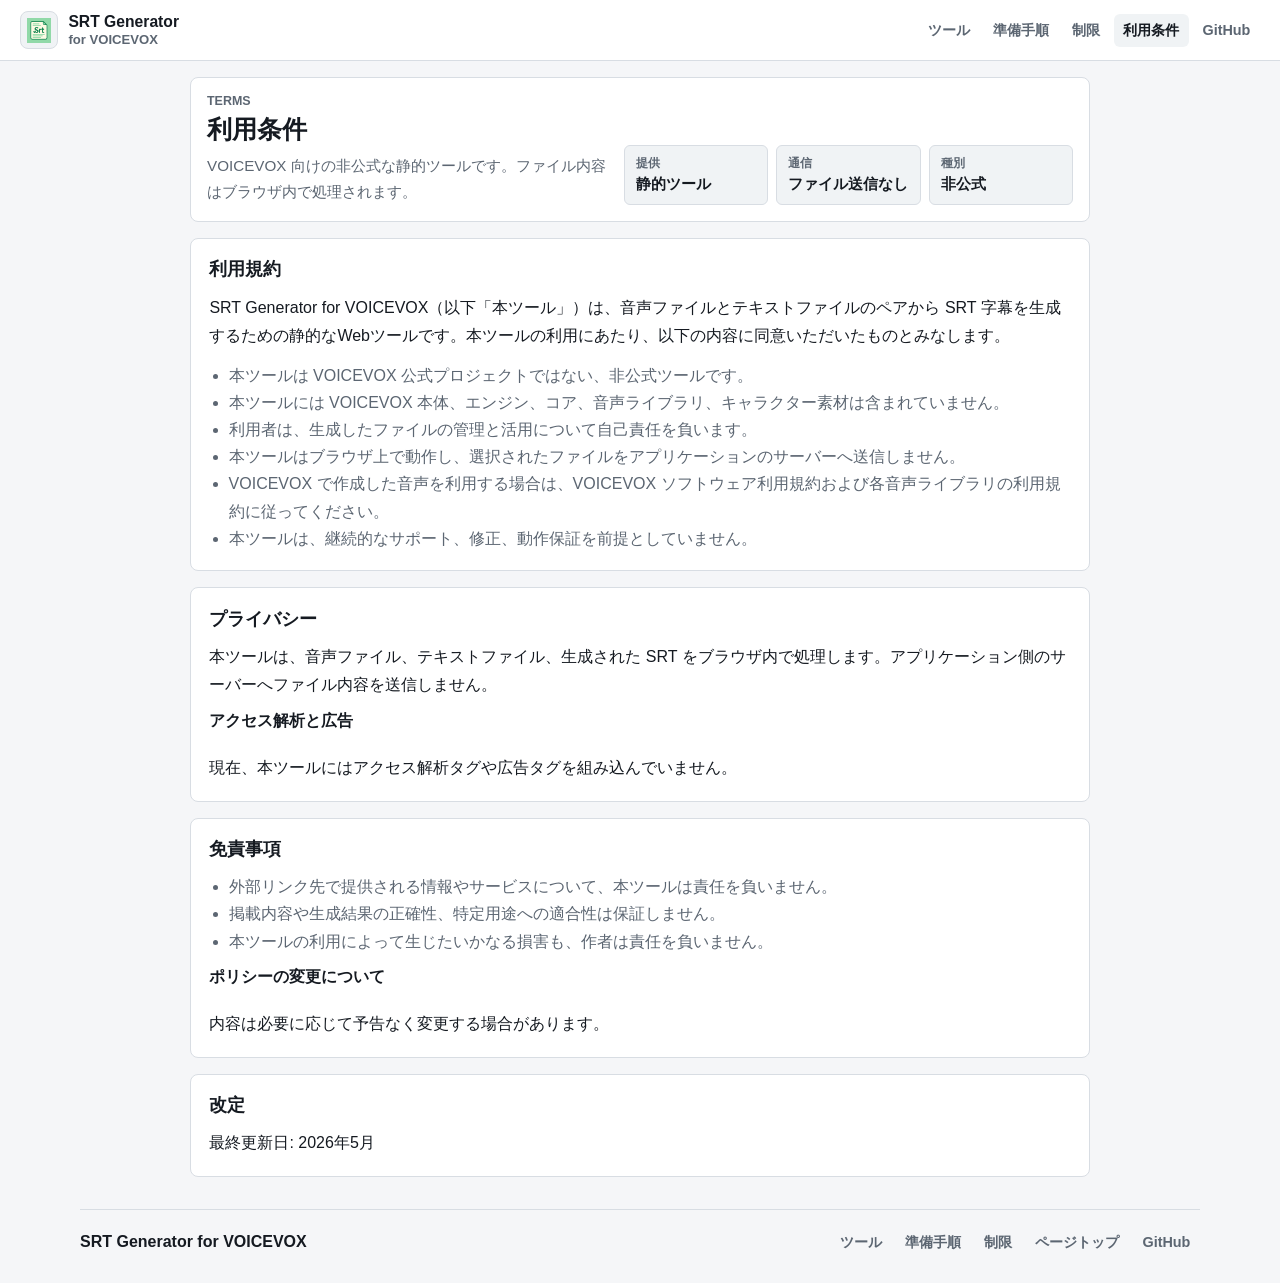
==== commit c0326e1c: "Improve OSS maintenance profile" ====
--- a/terms.html
+++ b/terms.html
@@ -3,6 +3,10 @@
   <head>
     <meta charset="UTF-8" />
     <meta name="viewport" content="width=device-width, initial-scale=1.0" />
+    <meta
+      name="description"
+      content="Terms, privacy notes, and policy for the browser-only SRT Generator for VOICEVOX."
+    />
     <title>利用規約・ポリシー | SRT Generator for VOICEVOX</title>
     <link rel="icon" type="image/svg+xml" href="favicon.svg" />
     <link rel="stylesheet" href="styles.css" />
@@ -23,6 +27,7 @@
         <a href="index.html#howto">準備手順</a>
         <a href="index.html#limitations">制限</a>
         <a class="active" href="terms.html" aria-current="page">利用条件</a>
+        <a href="https://github.com/watamovie/voicevox-srt-generator" target="_blank" rel="noreferrer">GitHub</a>
       </nav>
     </header>
 
@@ -104,6 +109,7 @@
         <a href="index.html#howto">準備手順</a>
         <a href="index.html#limitations">制限</a>
         <a href="#top">ページトップ</a>
+        <a href="https://github.com/watamovie/voicevox-srt-generator" target="_blank" rel="noreferrer">GitHub</a>
       </nav>
     </footer>
   </body>
